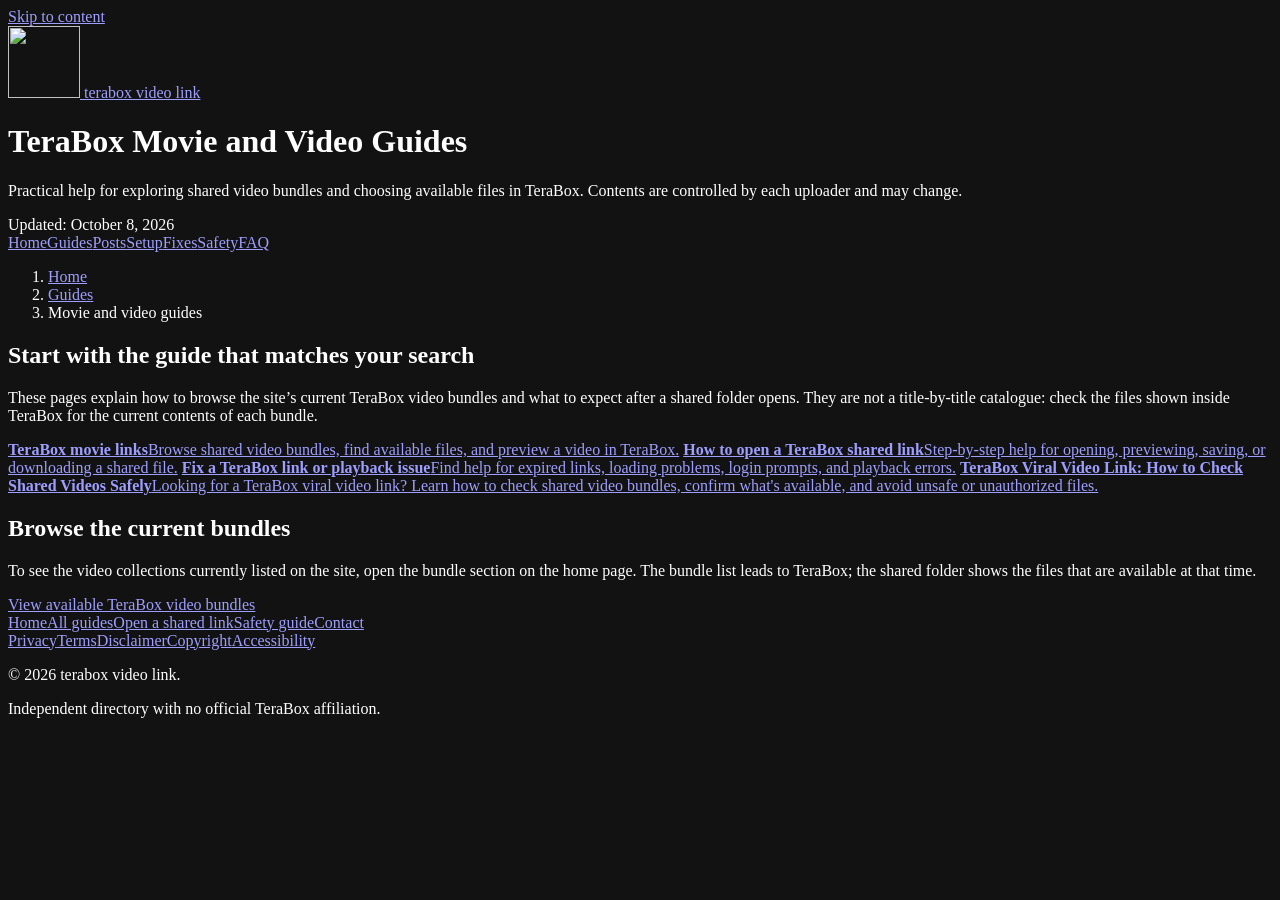
==== posts/index.html @ d40c0041 "Add files via upload" ====
<!doctype html>
<html lang="en">
<head>
    <meta charset="utf-8">
    <meta name="viewport" content="width=device-width, initial-scale=1, viewport-fit=cover">
    <meta name="color-scheme" content="dark">
    <meta name="theme-color" content="#050505">
    <title>TeraBox Movie and Video Guides | TeraBox Video Link</title>
    <meta name="description" content="Browse practical guides for finding and opening shared TeraBox video bundles. Titles and access can vary by collection.">
    <meta name="robots" content="index, follow, max-image-preview:large, max-snippet:-1">
    <meta name="author" content="terabox video link">
    <meta property="og:locale" content="en_US">
    <link rel="alternate" type="application/rss+xml" title="terabox video link" href="/feed.xml">
    <link rel="canonical" href="https://teraboxlinks.pages.dev/posts">
    <link rel="icon" href="/public/images/favicon.png" type="image/png">
    <link rel="apple-touch-icon" href="/public/images/favicon.png">
    <meta property="og:type" content="website">
    <meta property="og:site_name" content="terabox video link">
    <meta property="og:title" content="TeraBox Movie and Video Guides">
    <meta property="og:description" content="Practical guides for finding and opening shared TeraBox video bundles. Titles and access can vary by collection.">
    <meta property="og:url" content="https://teraboxlinks.pages.dev/posts">
    <meta property="og:image" content="https://teraboxlinks.pages.dev/public/images/banner.jpg">
    <meta name="twitter:card" content="summary_large_image">
    <meta name="twitter:title" content="TeraBox Movie and Video Guides">
    <meta name="twitter:description" content="Practical guides for finding and opening shared TeraBox video bundles.">
    <meta name="twitter:image" content="https://teraboxlinks.pages.dev/public/images/banner.jpg">
    <link rel="stylesheet" href="/legal.css">
    <script type="application/ld+json">
{
  "@context": "https://schema.org",
  "@graph": [
    {
      "@type": "WebPage",
      "@id": "https://teraboxlinks.pages.dev/posts#webpage",
      "name": "TeraBox Movie and Video Guides",
      "description": "Practical guides for finding and opening shared TeraBox video bundles. Titles and access can vary by collection.",
      "url": "https://teraboxlinks.pages.dev/posts",
      "inLanguage": "en",
      "datePublished": "2026-10-08",
      "dateModified": "2026-10-08",
      "mainEntityOfPage": "https://teraboxlinks.pages.dev/posts"
    },
    {
      "@type": "BreadcrumbList",
      "itemListElement": [
        { "@type": "ListItem", "position": 1, "name": "Home", "item": "https://teraboxlinks.pages.dev/" },
        { "@type": "ListItem", "position": 2, "name": "Guides", "item": "https://teraboxlinks.pages.dev/guides" },
        { "@type": "ListItem", "position": 3, "name": "Movie and video guides", "item": "https://teraboxlinks.pages.dev/posts" }
      ]
    }
  ]
}
    </script>
</head>
<body>
    <a class="skip-link" href="#main-content">Skip to content</a>
    <main class="legal-shell" id="main-content">
        <header class="legal-header">
            <a class="brand-link" href="/">
                <span class="brand-logo"><img src="/public/images/logo.webp" width="72" height="72" alt=""></span>
                <span class="brand-name">terabox video link</span>
            </a>
            <h1>TeraBox Movie and Video Guides</h1>
            <p class="legal-summary">Practical help for exploring shared video bundles and choosing available files in TeraBox. Contents are controlled by each uploader and may change.</p>
            <span class="updated-date">Updated: October 8, 2026</span>
        </header>
        <nav class="legal-navigation" aria-label="Site pages">
            <a href="/">Home</a><a href="/guides">Guides</a><a href="/posts" aria-current="page">Posts</a><a href="/terabox-guide">Setup</a><a href="/troubleshooting">Fixes</a><a href="/safety-guide">Safety</a><a href="/faq">FAQ</a>
        </nav>
        <nav class="breadcrumb" aria-label="Breadcrumb"><ol><li><a href="/">Home</a></li><li><a href="/guides">Guides</a></li><li><span aria-current="page">Movie and video guides</span></li></ol></nav>
        <div class="legal-content">
            <section class="legal-card">
                <h2>Start with the guide that matches your search</h2>
                <p>These pages explain how to browse the site’s current TeraBox video bundles and what to expect after a shared folder opens. They are not a title-by-title catalogue: check the files shown inside TeraBox for the current contents of each bundle.</p>
                <div class="guide-grid">
                    <a class="guide-card" href="/posts/terabox-movie"><strong>TeraBox movie links</strong><span>Browse shared video bundles, find available files, and preview a video in TeraBox.</span></a>
                    <a class="guide-card" href="/terabox-guide"><strong>How to open a TeraBox shared link</strong><span>Step-by-step help for opening, previewing, saving, or downloading a shared file.</span></a>
                    <a class="guide-card" href="/troubleshooting"><strong>Fix a TeraBox link or playback issue</strong><span>Find help for expired links, loading problems, login prompts, and playback errors.</span></a>
                
                    <a class="guide-card" href="/posts/terabox-viral-video-link"><strong>TeraBox Viral Video Link: How to Check Shared Videos Safely</strong><span>Looking for a TeraBox viral video link? Learn how to check shared video bundles, confirm what&#x27;s available, and avoid unsafe or unauthorized files.</span></a></div>
            </section>
            <section class="legal-card">
                <h2>Browse the current bundles</h2>
                <p>To see the video collections currently listed on the site, open the bundle section on the home page. The bundle list leads to TeraBox; the shared folder shows the files that are available at that time.</p>
                <a class="home-button" href="https://teraboxlinks.pages.dev/#bundles">View available TeraBox video bundles</a>
            </section>
        </div>
        <footer class="legal-footer">
            <nav class="footer-links" aria-label="Explore guides"><a href="/">Home</a><a href="/guides">All guides</a><a href="/terabox-guide">Open a shared link</a><a href="/safety-guide">Safety guide</a><a href="/contact">Contact</a></nav>
            <nav class="footer-links" aria-label="Legal pages"><a href="/privacy-policy">Privacy</a><a href="/terms">Terms</a><a href="/disclaimer">Disclaimer</a><a href="/copyright-policy">Copyright</a><a href="/accessibility">Accessibility</a></nav>
            <p>&copy; 2026 terabox video link.</p>
            <p>Independent directory with no official TeraBox affiliation.</p>
        </footer>
    </main>
</body>
</html>
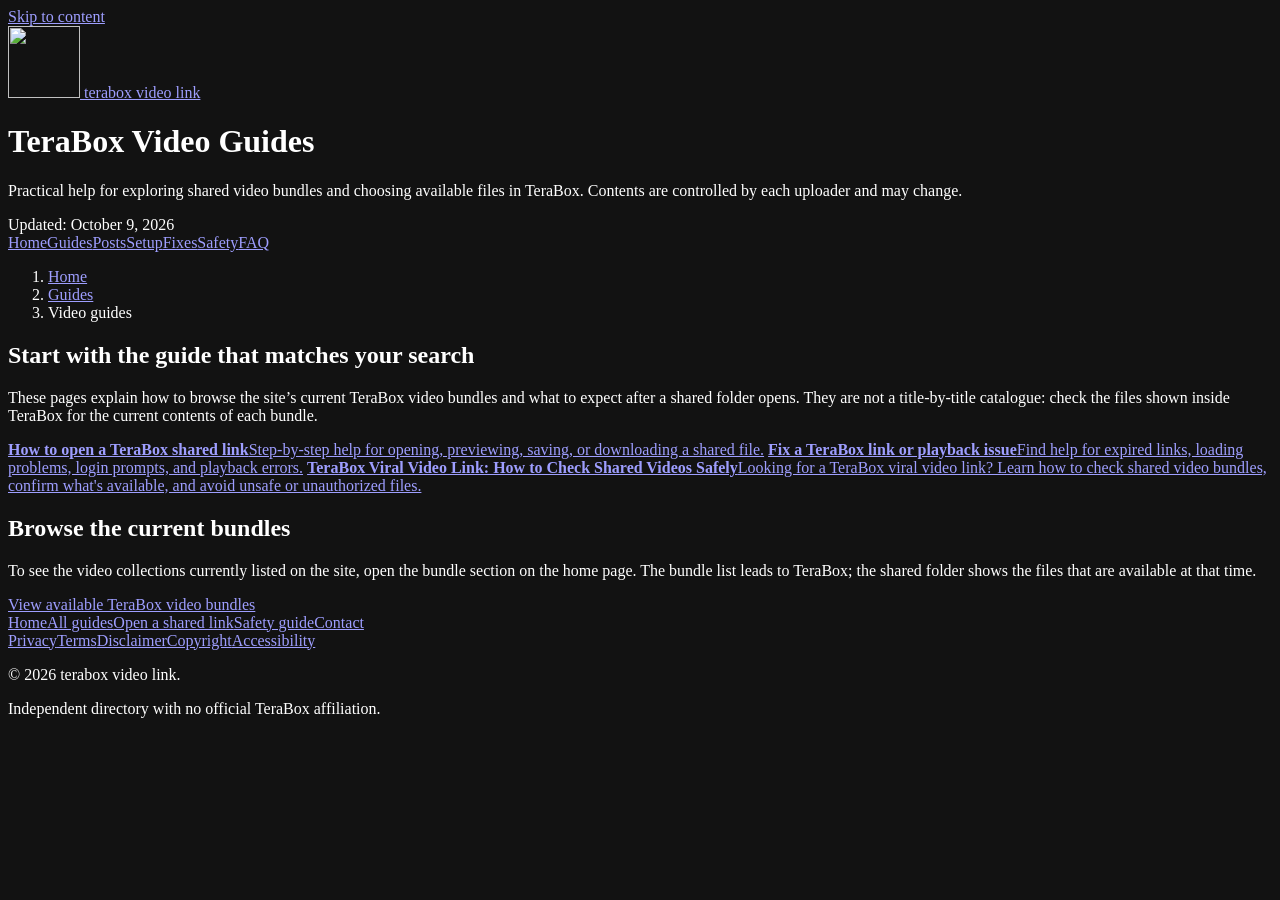
==== commit ea11478f: "Add files via upload" ====
--- a/posts/index.html
+++ b/posts/index.html
@@ -5,7 +5,7 @@
     <meta name="viewport" content="width=device-width, initial-scale=1, viewport-fit=cover">
     <meta name="color-scheme" content="dark">
     <meta name="theme-color" content="#050505">
-    <title>TeraBox Movie and Video Guides | TeraBox Video Link</title>
+    <title>TeraBox Video Guides | TeraBox Video Link</title>
     <meta name="description" content="Browse practical guides for finding and opening shared TeraBox video bundles. Titles and access can vary by collection.">
     <meta name="robots" content="index, follow, max-image-preview:large, max-snippet:-1">
     <meta name="author" content="terabox video link">
@@ -16,12 +16,12 @@
     <link rel="apple-touch-icon" href="/public/images/favicon.png">
     <meta property="og:type" content="website">
     <meta property="og:site_name" content="terabox video link">
-    <meta property="og:title" content="TeraBox Movie and Video Guides">
+    <meta property="og:title" content="TeraBox Video Guides">
     <meta property="og:description" content="Practical guides for finding and opening shared TeraBox video bundles. Titles and access can vary by collection.">
     <meta property="og:url" content="https://teraboxlinks.pages.dev/posts">
     <meta property="og:image" content="https://teraboxlinks.pages.dev/public/images/banner.jpg">
     <meta name="twitter:card" content="summary_large_image">
-    <meta name="twitter:title" content="TeraBox Movie and Video Guides">
+    <meta name="twitter:title" content="TeraBox Video Guides">
     <meta name="twitter:description" content="Practical guides for finding and opening shared TeraBox video bundles.">
     <meta name="twitter:image" content="https://teraboxlinks.pages.dev/public/images/banner.jpg">
     <link rel="stylesheet" href="/legal.css">
@@ -32,12 +32,12 @@
     {
       "@type": "WebPage",
       "@id": "https://teraboxlinks.pages.dev/posts#webpage",
-      "name": "TeraBox Movie and Video Guides",
+      "name": "TeraBox Video Guides",
       "description": "Practical guides for finding and opening shared TeraBox video bundles. Titles and access can vary by collection.",
       "url": "https://teraboxlinks.pages.dev/posts",
       "inLanguage": "en",
       "datePublished": "2026-10-08",
-      "dateModified": "2026-10-08",
+      "dateModified": "2026-10-09",
       "mainEntityOfPage": "https://teraboxlinks.pages.dev/posts"
     },
     {
@@ -45,7 +45,7 @@
       "itemListElement": [
         { "@type": "ListItem", "position": 1, "name": "Home", "item": "https://teraboxlinks.pages.dev/" },
         { "@type": "ListItem", "position": 2, "name": "Guides", "item": "https://teraboxlinks.pages.dev/guides" },
-        { "@type": "ListItem", "position": 3, "name": "Movie and video guides", "item": "https://teraboxlinks.pages.dev/posts" }
+        { "@type": "ListItem", "position": 3, "name": "Video guides", "item": "https://teraboxlinks.pages.dev/posts" }
       ]
     }
   ]
@@ -60,24 +60,24 @@
                 <span class="brand-logo"><img src="/public/images/logo.webp" width="72" height="72" alt=""></span>
                 <span class="brand-name">terabox video link</span>
             </a>
-            <h1>TeraBox Movie and Video Guides</h1>
+            <h1>TeraBox Video Guides</h1>
             <p class="legal-summary">Practical help for exploring shared video bundles and choosing available files in TeraBox. Contents are controlled by each uploader and may change.</p>
-            <span class="updated-date">Updated: October 8, 2026</span>
+            <span class="updated-date">Updated: October 9, 2026</span>
         </header>
         <nav class="legal-navigation" aria-label="Site pages">
             <a href="/">Home</a><a href="/guides">Guides</a><a href="/posts" aria-current="page">Posts</a><a href="/terabox-guide">Setup</a><a href="/troubleshooting">Fixes</a><a href="/safety-guide">Safety</a><a href="/faq">FAQ</a>
         </nav>
-        <nav class="breadcrumb" aria-label="Breadcrumb"><ol><li><a href="/">Home</a></li><li><a href="/guides">Guides</a></li><li><span aria-current="page">Movie and video guides</span></li></ol></nav>
+        <nav class="breadcrumb" aria-label="Breadcrumb"><ol><li><a href="/">Home</a></li><li><a href="/guides">Guides</a></li><li><span aria-current="page">Video guides</span></li></ol></nav>
         <div class="legal-content">
             <section class="legal-card">
                 <h2>Start with the guide that matches your search</h2>
                 <p>These pages explain how to browse the site’s current TeraBox video bundles and what to expect after a shared folder opens. They are not a title-by-title catalogue: check the files shown inside TeraBox for the current contents of each bundle.</p>
                 <div class="guide-grid">
-                    <a class="guide-card" href="/posts/terabox-movie"><strong>TeraBox movie links</strong><span>Browse shared video bundles, find available files, and preview a video in TeraBox.</span></a>
                     <a class="guide-card" href="/terabox-guide"><strong>How to open a TeraBox shared link</strong><span>Step-by-step help for opening, previewing, saving, or downloading a shared file.</span></a>
                     <a class="guide-card" href="/troubleshooting"><strong>Fix a TeraBox link or playback issue</strong><span>Find help for expired links, loading problems, login prompts, and playback errors.</span></a>
                 
-                    <a class="guide-card" href="/posts/terabox-viral-video-link"><strong>TeraBox Viral Video Link: How to Check Shared Videos Safely</strong><span>Looking for a TeraBox viral video link? Learn how to check shared video bundles, confirm what&#x27;s available, and avoid unsafe or unauthorized files.</span></a></div>
+                    <a class="guide-card" href="/posts/terabox-viral-video-link"><strong>TeraBox Viral Video Link: How to Check Shared Videos Safely</strong><span>Looking for a TeraBox viral video link? Learn how to check shared video bundles, confirm what&#x27;s available, and avoid unsafe or unauthorized files.</span></a>
+                </div>
             </section>
             <section class="legal-card">
                 <h2>Browse the current bundles</h2>
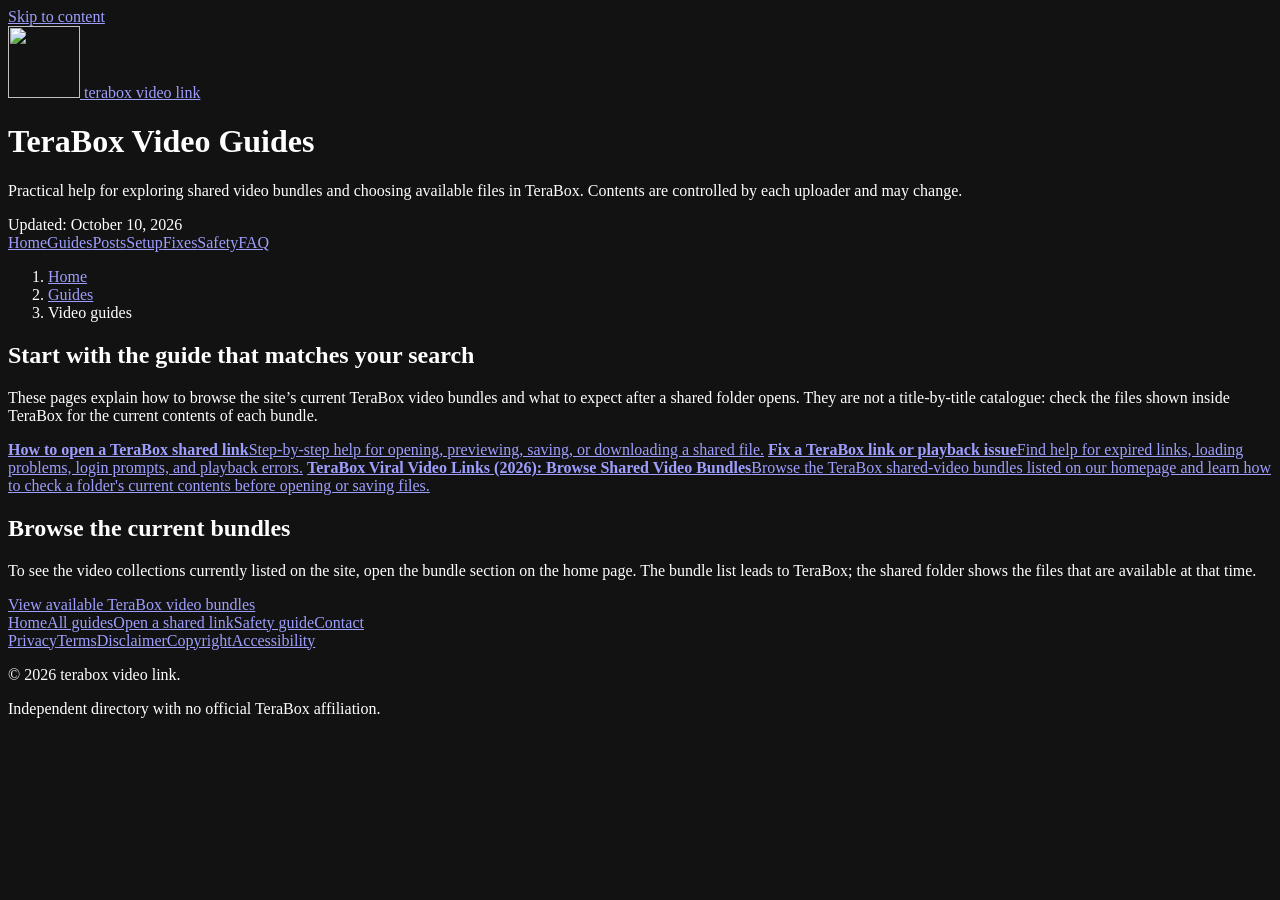
==== commit 555808b5: "Add files via upload" ====
--- a/posts/index.html
+++ b/posts/index.html
@@ -20,6 +20,7 @@
     <meta property="og:description" content="Practical guides for finding and opening shared TeraBox video bundles. Titles and access can vary by collection.">
     <meta property="og:url" content="https://teraboxlinks.pages.dev/posts">
     <meta property="og:image" content="https://teraboxlinks.pages.dev/public/images/banner.jpg">
+    <meta property="og:image:alt" content="TeraBox shared-video bundle directory banner">
     <meta name="twitter:card" content="summary_large_image">
     <meta name="twitter:title" content="TeraBox Video Guides">
     <meta name="twitter:description" content="Practical guides for finding and opening shared TeraBox video bundles.">
@@ -37,7 +38,7 @@
       "url": "https://teraboxlinks.pages.dev/posts",
       "inLanguage": "en",
       "datePublished": "2026-10-08",
-      "dateModified": "2026-10-09",
+      "dateModified": "2026-10-10",
       "mainEntityOfPage": "https://teraboxlinks.pages.dev/posts"
     },
     {
@@ -62,7 +63,7 @@
             </a>
             <h1>TeraBox Video Guides</h1>
             <p class="legal-summary">Practical help for exploring shared video bundles and choosing available files in TeraBox. Contents are controlled by each uploader and may change.</p>
-            <span class="updated-date">Updated: October 9, 2026</span>
+            <span class="updated-date">Updated: October 10, 2026</span>
         </header>
         <nav class="legal-navigation" aria-label="Site pages">
             <a href="/">Home</a><a href="/guides">Guides</a><a href="/posts" aria-current="page">Posts</a><a href="/terabox-guide">Setup</a><a href="/troubleshooting">Fixes</a><a href="/safety-guide">Safety</a><a href="/faq">FAQ</a>
@@ -75,8 +76,7 @@
                 <div class="guide-grid">
                     <a class="guide-card" href="/terabox-guide"><strong>How to open a TeraBox shared link</strong><span>Step-by-step help for opening, previewing, saving, or downloading a shared file.</span></a>
                     <a class="guide-card" href="/troubleshooting"><strong>Fix a TeraBox link or playback issue</strong><span>Find help for expired links, loading problems, login prompts, and playback errors.</span></a>
-                
-                    <a class="guide-card" href="/posts/terabox-viral-video-link"><strong>TeraBox Viral Video Link: How to Check Shared Videos Safely</strong><span>Looking for a TeraBox viral video link? Learn how to check shared video bundles, confirm what&#x27;s available, and avoid unsafe or unauthorized files.</span></a>
+                    <a class="guide-card" href="/posts/terabox-viral-video-link"><strong>TeraBox Viral Video Links (2026): Browse Shared Video Bundles</strong><span>Browse the TeraBox shared-video bundles listed on our homepage and learn how to check a folder&#x27;s current contents before opening or saving files.</span></a>
                 </div>
             </section>
             <section class="legal-card">
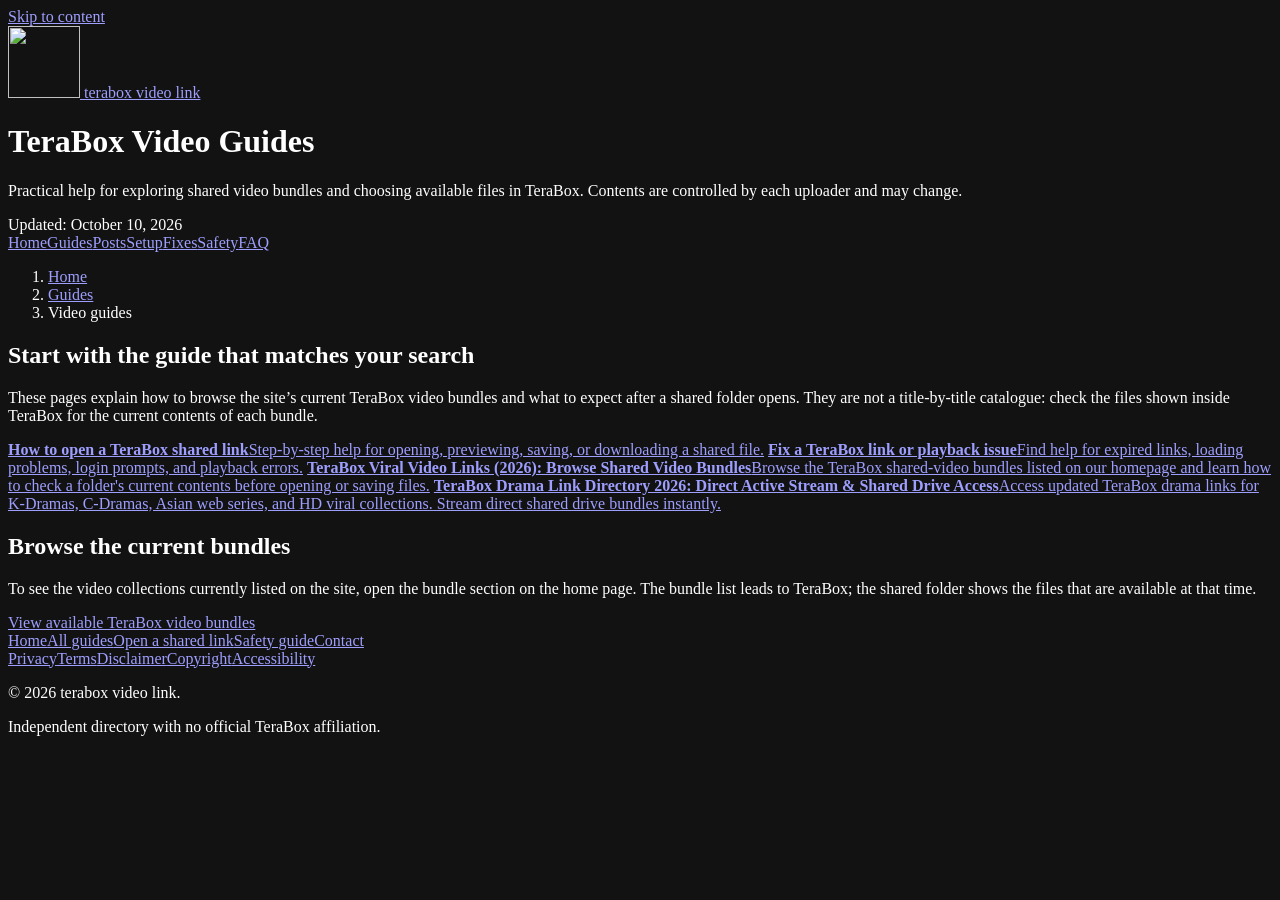
==== commit c8793f6a: "chore(posts): publish Markdown source updates" ====
--- a/posts/index.html
+++ b/posts/index.html
@@ -77,6 +77,7 @@
                     <a class="guide-card" href="/terabox-guide"><strong>How to open a TeraBox shared link</strong><span>Step-by-step help for opening, previewing, saving, or downloading a shared file.</span></a>
                     <a class="guide-card" href="/troubleshooting"><strong>Fix a TeraBox link or playback issue</strong><span>Find help for expired links, loading problems, login prompts, and playback errors.</span></a>
                     <a class="guide-card" href="/posts/terabox-viral-video-link"><strong>TeraBox Viral Video Links (2026): Browse Shared Video Bundles</strong><span>Browse the TeraBox shared-video bundles listed on our homepage and learn how to check a folder&#x27;s current contents before opening or saving files.</span></a>
+                    <a class="guide-card" href="/posts/terabox-drama-link-directory-2026"><strong>TeraBox Drama Link Directory 2026: Direct Active Stream &amp; Shared Drive Access</strong><span>Access updated TeraBox drama links for K-Dramas, C-Dramas, Asian web series, and HD viral collections. Stream direct shared drive bundles instantly.</span></a>
                 </div>
             </section>
             <section class="legal-card">
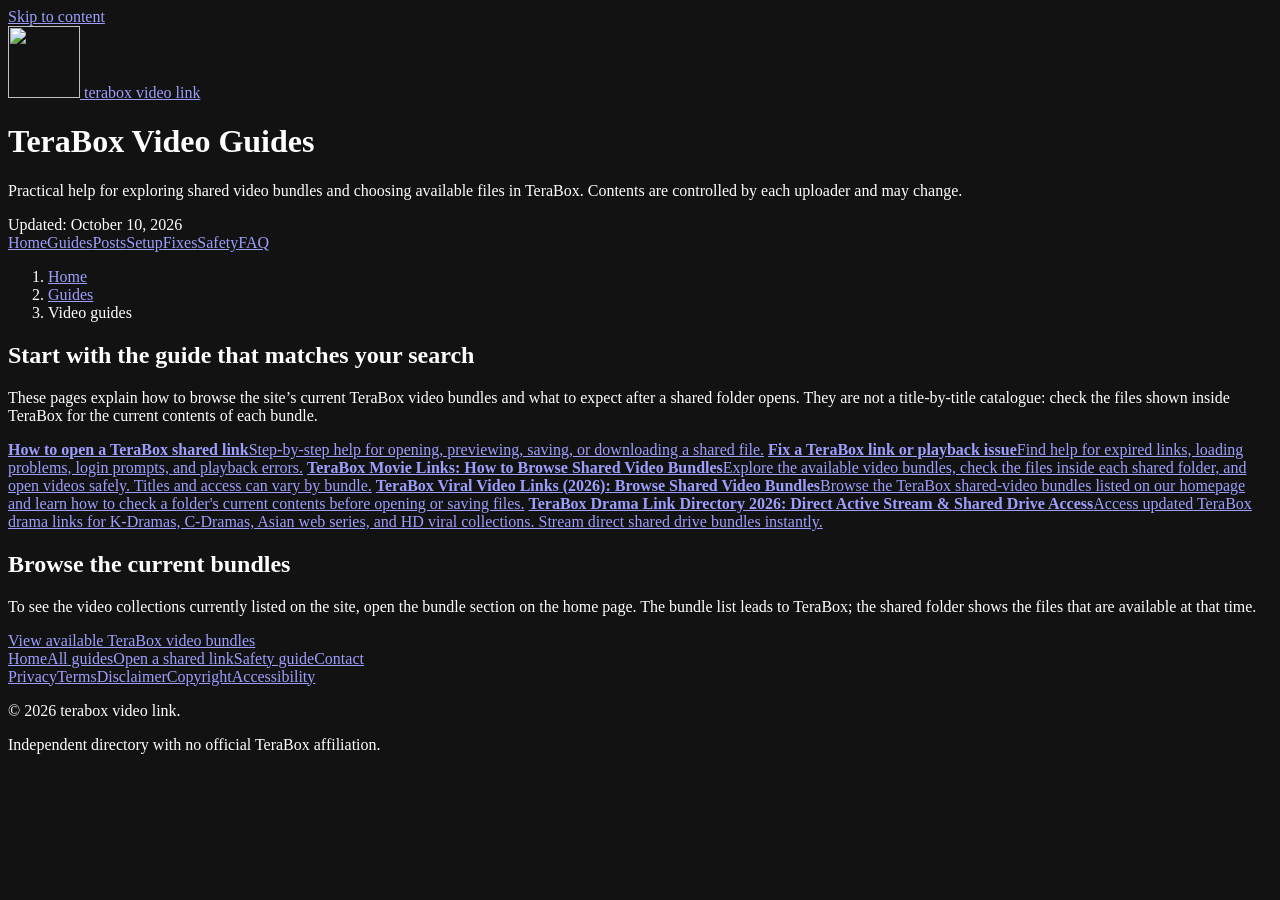
==== commit 3557c6b2: "Add files via upload" ====
--- a/posts/index.html
+++ b/posts/index.html
@@ -76,6 +76,7 @@
                 <div class="guide-grid">
                     <a class="guide-card" href="/terabox-guide"><strong>How to open a TeraBox shared link</strong><span>Step-by-step help for opening, previewing, saving, or downloading a shared file.</span></a>
                     <a class="guide-card" href="/troubleshooting"><strong>Fix a TeraBox link or playback issue</strong><span>Find help for expired links, loading problems, login prompts, and playback errors.</span></a>
+                    <a class="guide-card" href="/posts/terabox-movie"><strong>TeraBox Movie Links: How to Browse Shared Video Bundles</strong><span>Explore the available video bundles, check the files inside each shared folder, and open videos safely. Titles and access can vary by bundle.</span></a>
                     <a class="guide-card" href="/posts/terabox-viral-video-link"><strong>TeraBox Viral Video Links (2026): Browse Shared Video Bundles</strong><span>Browse the TeraBox shared-video bundles listed on our homepage and learn how to check a folder&#x27;s current contents before opening or saving files.</span></a>
                     <a class="guide-card" href="/posts/terabox-drama-link-directory-2026"><strong>TeraBox Drama Link Directory 2026: Direct Active Stream &amp; Shared Drive Access</strong><span>Access updated TeraBox drama links for K-Dramas, C-Dramas, Asian web series, and HD viral collections. Stream direct shared drive bundles instantly.</span></a>
                 </div>
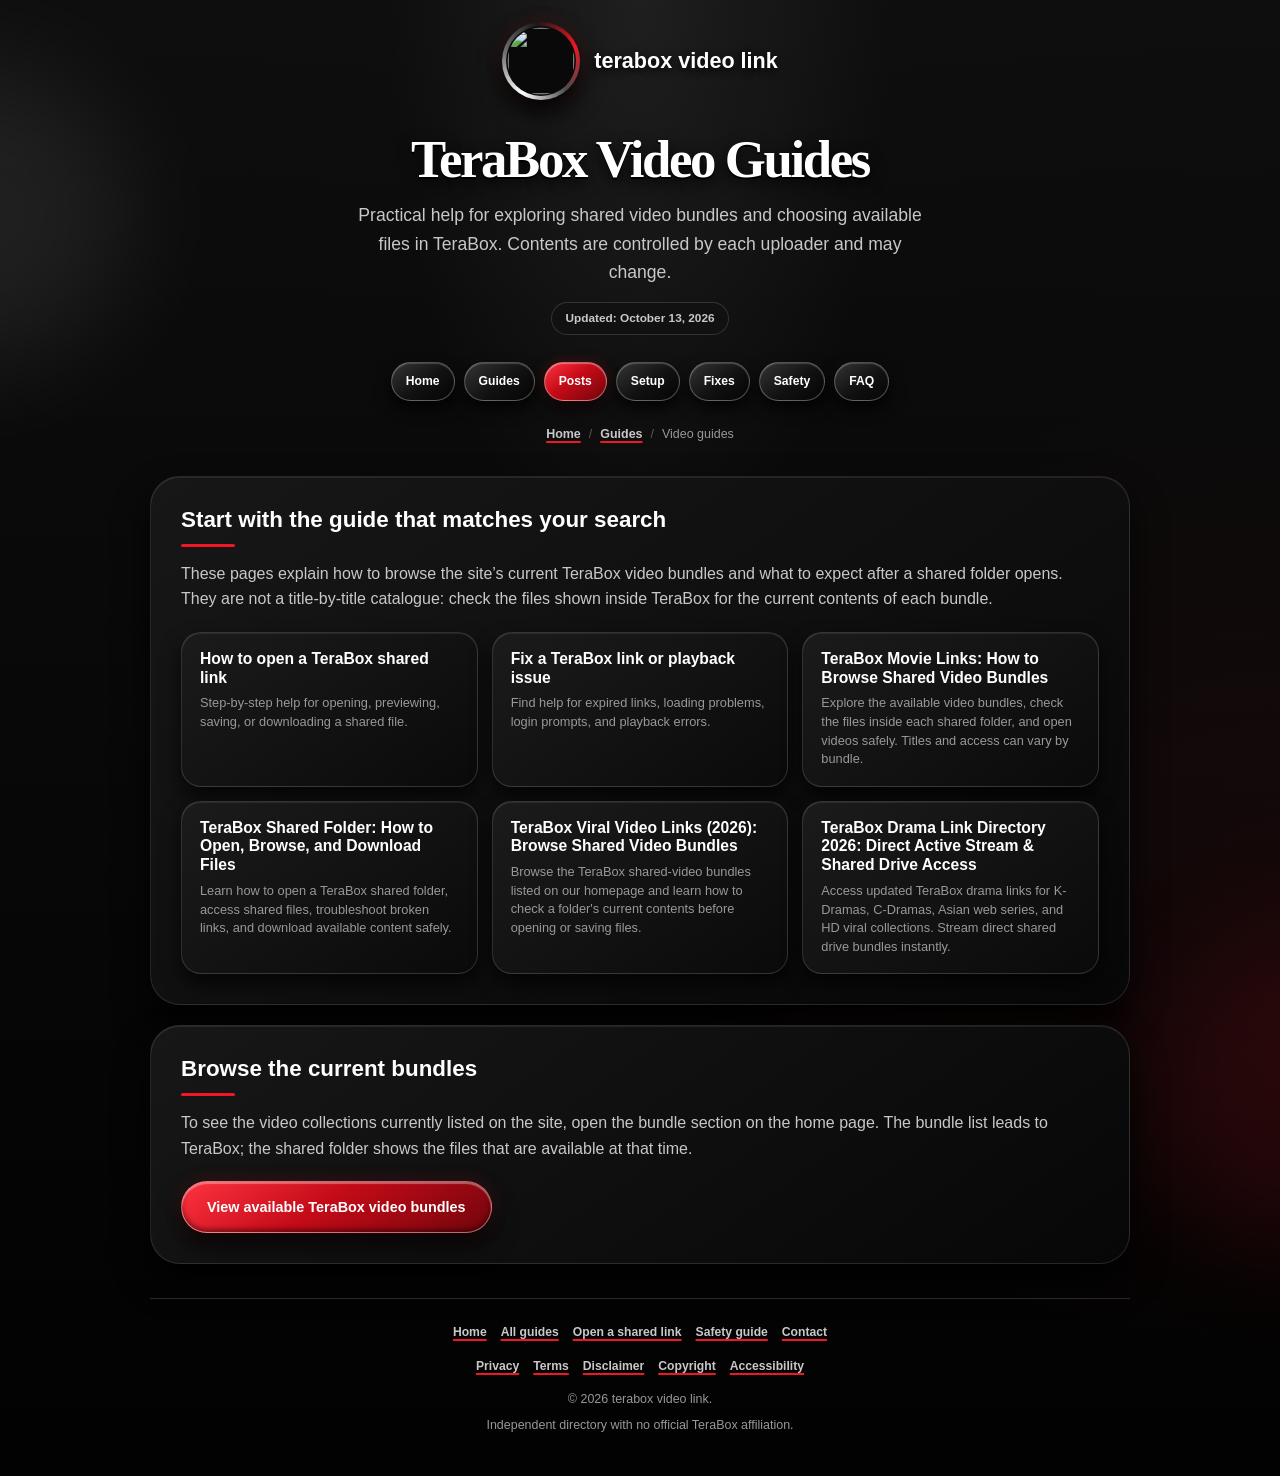
==== commit 2bf93891: "chore(posts): publish Markdown source updates" ====
--- a/posts/index.html
+++ b/posts/index.html
@@ -38,7 +38,7 @@
       "url": "https://teraboxlinks.pages.dev/posts",
       "inLanguage": "en",
       "datePublished": "2026-10-08",
-      "dateModified": "2026-10-10",
+      "dateModified": "2026-10-13",
       "mainEntityOfPage": "https://teraboxlinks.pages.dev/posts"
     },
     {
@@ -63,7 +63,7 @@
             </a>
             <h1>TeraBox Video Guides</h1>
             <p class="legal-summary">Practical help for exploring shared video bundles and choosing available files in TeraBox. Contents are controlled by each uploader and may change.</p>
-            <span class="updated-date">Updated: October 10, 2026</span>
+            <span class="updated-date">Updated: October 13, 2026</span>
         </header>
         <nav class="legal-navigation" aria-label="Site pages">
             <a href="/">Home</a><a href="/guides">Guides</a><a href="/posts" aria-current="page">Posts</a><a href="/terabox-guide">Setup</a><a href="/troubleshooting">Fixes</a><a href="/safety-guide">Safety</a><a href="/faq">FAQ</a>
@@ -77,6 +77,7 @@
                     <a class="guide-card" href="/terabox-guide"><strong>How to open a TeraBox shared link</strong><span>Step-by-step help for opening, previewing, saving, or downloading a shared file.</span></a>
                     <a class="guide-card" href="/troubleshooting"><strong>Fix a TeraBox link or playback issue</strong><span>Find help for expired links, loading problems, login prompts, and playback errors.</span></a>
                     <a class="guide-card" href="/posts/terabox-movie"><strong>TeraBox Movie Links: How to Browse Shared Video Bundles</strong><span>Explore the available video bundles, check the files inside each shared folder, and open videos safely. Titles and access can vary by bundle.</span></a>
+                    <a class="guide-card" href="/posts/terabox-shared-folder-guide"><strong>TeraBox Shared Folder: How to Open, Browse, and Download Files</strong><span>Learn how to open a TeraBox shared folder, access shared files, troubleshoot broken links, and download available content safely.</span></a>
                     <a class="guide-card" href="/posts/terabox-viral-video-link"><strong>TeraBox Viral Video Links (2026): Browse Shared Video Bundles</strong><span>Browse the TeraBox shared-video bundles listed on our homepage and learn how to check a folder&#x27;s current contents before opening or saving files.</span></a>
                     <a class="guide-card" href="/posts/terabox-drama-link-directory-2026"><strong>TeraBox Drama Link Directory 2026: Direct Active Stream &amp; Shared Drive Access</strong><span>Access updated TeraBox drama links for K-Dramas, C-Dramas, Asian web series, and HD viral collections. Stream direct shared drive bundles instantly.</span></a>
                 </div>
--- a/legal.css
+++ b/legal.css
@@ -0,0 +1,747 @@
+:root {
+    color-scheme: dark;
+    --page-black: #020202;
+    --panel-black: #0e0e0e;
+    --white: #ffffff;
+    --text-soft: #c8c8c8;
+    --text-muted: #989898;
+    --red: #f01624;
+    --red-bright: #ff3341;
+    --red-dark: #8d0711;
+    --legal-max: 980px;
+    --silver-shadow:
+        0 14px 24px rgba(0, 0, 0, 0.75),
+        0 4px 7px rgba(0, 0, 0, 0.8),
+        inset 0 2px 1px rgba(255, 255, 255, 0.72),
+        inset 0 -4px 7px rgba(0, 0, 0, 0.48);
+    --panel-shadow:
+        0 18px 34px rgba(0, 0, 0, 0.8),
+        inset 0 1px 0 rgba(255, 255, 255, 0.08);
+}
+*,
+*::before,
+*::after {
+    box-sizing: border-box;
+}
+html {
+    min-width: 280px;
+    color-scheme: dark;
+    background: var(--page-black);
+    scroll-behavior: smooth;
+    scroll-padding-top: 24px;
+}
+body {
+    min-height: 100vh;
+    margin: 0;
+    color: var(--white);
+    background:
+        radial-gradient(
+            circle at 50% -10%,
+            rgba(255, 255, 255, 0.08),
+            transparent 32%
+        ),
+        radial-gradient(
+            circle at 100% 30%,
+            rgba(240, 22, 36, 0.07),
+            transparent 26%
+        ),
+        linear-gradient(
+            180deg,
+            #090909 0%,
+            #020202 50%,
+            #000000 100%
+        );
+    font-family:
+        Arial,
+        Helvetica,
+        "Segoe UI",
+        sans-serif;
+    line-height: 1.6;
+    overflow-wrap: break-word;
+    text-rendering: optimizeLegibility;
+    -webkit-font-smoothing: antialiased;
+}
+img {
+    display: block;
+    max-width: 100%;
+}
+a {
+    color: var(--white);
+    font-weight: 700;
+    text-decoration-color: var(--red);
+    text-decoration-thickness: 2px;
+    text-underline-offset: 3px;
+    -webkit-tap-highlight-color: transparent;
+}
+a:hover {
+    color: var(--red-bright);
+}
+:focus-visible {
+    outline: 3px solid var(--red-bright);
+    outline-offset: 4px;
+}
+::selection {
+    color: var(--white);
+    background: var(--red-dark);
+}
+.skip-link {
+    position: fixed;
+    top: 10px;
+    left: 10px;
+    z-index: 9999;
+    padding: 10px 16px;
+    color: var(--white);
+    background: var(--red-dark);
+    border: 1px solid var(--red);
+    border-radius: 999px;
+    font-size: 0.84rem;
+    font-weight: 900;
+    text-decoration: none;
+    transform: translateY(-180%);
+    transition: transform 160ms ease;
+}
+.skip-link:focus {
+    transform: translateY(0);
+    color: var(--white);
+}
+.legal-shell {
+    position: relative;
+    width: 100%;
+    min-height: 100vh;
+    min-height: 100dvh;
+    margin: 0;
+    padding-top: max(22px, env(safe-area-inset-top));
+    padding-bottom: max(40px, env(safe-area-inset-bottom));
+    padding-inline: max(
+        clamp(16px, 5vw, 42px),
+        calc((100% - var(--legal-max)) / 2),
+        env(safe-area-inset-left)
+    );
+    overflow: hidden;
+    background:
+        radial-gradient(
+            ellipse at 50% 0%,
+            rgba(255, 255, 255, 0.07),
+            transparent 28%
+        ),
+        radial-gradient(
+            ellipse at 100% 60%,
+            rgba(240, 22, 36, 0.06),
+            transparent 40%
+        ),
+        linear-gradient(
+            180deg,
+            rgba(14, 14, 14, 0.98),
+            rgba(2, 2, 2, 0.99)
+        );
+}
+.legal-shell::before,
+.legal-shell::after {
+    position: absolute;
+    z-index: 0;
+    width: 310px;
+    height: 310px;
+    border-radius: 50%;
+    filter: blur(55px);
+    pointer-events: none;
+    content: "";
+}
+.legal-shell::before {
+    top: 60px;
+    left: -180px;
+    background: rgba(255, 255, 255, 0.08);
+}
+.legal-shell::after {
+    right: -180px;
+    bottom: 230px;
+    background: rgba(240, 22, 36, 0.11);
+}
+.legal-shell > * {
+    position: relative;
+    z-index: 1;
+}
+.legal-header {
+    text-align: center;
+}
+.brand-link {
+    display: inline-flex;
+    align-items: center;
+    gap: 14px;
+    color: var(--white);
+    text-decoration: none;
+}
+.brand-logo {
+    display: block;
+    width: 78px;
+    height: 78px;
+    padding: 4px;
+    overflow: hidden;
+    background:
+        linear-gradient(#090909, #090909) padding-box,
+        conic-gradient(
+            from 210deg,
+            #ffffff,
+            #737373,
+            #181818,
+            #f01624,
+            #4b4b4b,
+            #ffffff
+        ) border-box;
+    border: 4px solid transparent;
+    border-radius: 50%;
+    box-shadow:
+        0 12px 24px rgba(0, 0, 0, 0.9),
+        0 0 18px rgba(240, 22, 36, 0.16);
+}
+.brand-logo img {
+    width: 100%;
+    height: 100%;
+    border-radius: 50%;
+    object-fit: cover;
+    transform: scale(1.08);
+}
+.brand-name {
+    color: var(--white);
+    font-size: clamp(1.05rem, 4vw, 1.35rem);
+    font-weight: 900;
+    text-shadow: 0 3px 8px rgba(0, 0, 0, 0.9);
+}
+.legal-header h1 {
+    margin: clamp(22px, 5vw, 32px) 0 0;
+    color: var(--white);
+    font-family:
+        Georgia,
+        "Times New Roman",
+        serif;
+    font-size: clamp(2rem, 7vw, 3.3rem);
+    font-weight: 700;
+    letter-spacing: -0.045em;
+    line-height: 1.05;
+    text-shadow:
+        0 2px 0 #000000,
+        0 5px 15px rgba(0, 0, 0, 0.95);
+}
+.legal-summary {
+    max-width: 580px;
+    margin: 14px auto 0;
+    color: var(--text-soft);
+    font-size: clamp(0.95rem, 3.4vw, 1.1rem);
+}
+.updated-date {
+    display: inline-block;
+    margin-top: 16px;
+    padding: 6px 13px;
+    color: var(--text-soft);
+    background: #111111;
+    border: 1px solid rgba(255, 255, 255, 0.14);
+    border-radius: 999px;
+    font-size: 0.74rem;
+    font-weight: 800;
+}
+.reading-time {
+    display: inline-block;
+    margin: 16px 0 0 8px;
+    color: var(--text-soft);
+    font-size: 0.78rem;
+}
+.legal-navigation {
+    display: flex;
+    flex-wrap: wrap;
+    gap: 9px;
+    justify-content: center;
+    margin-top: 27px;
+}
+.legal-navigation a {
+    display: inline-flex;
+    min-height: 39px;
+    align-items: center;
+    justify-content: center;
+    padding: 7px 14px;
+    color: var(--white);
+    background:
+        linear-gradient(
+            145deg,
+            #343434,
+            #111111 55%,
+            #050505
+        );
+    border: 1px solid rgba(255, 255, 255, 0.28);
+    border-radius: 999px;
+    box-shadow:
+        0 8px 16px rgba(0, 0, 0, 0.8),
+        inset 0 1px 1px rgba(255, 255, 255, 0.18);
+    font-size: 0.76rem;
+    font-weight: 800;
+    text-decoration: none;
+    transition: filter 160ms ease, transform 160ms ease;
+}
+.legal-navigation a:hover {
+    color: var(--white);
+    filter: brightness(1.2);
+    transform: translateY(-2px);
+}
+.legal-navigation a[aria-current="page"] {
+    background:
+        linear-gradient(
+            145deg,
+            #ff3341 0%,
+            #c50b18 45%,
+            #72050c 100%
+        );
+    border-color: rgba(255, 255, 255, 0.38);
+    box-shadow:
+        0 8px 16px rgba(0, 0, 0, 0.75),
+        0 0 14px rgba(240, 22, 36, 0.25),
+        inset 0 1px 1px rgba(255, 255, 255, 0.35);
+}
+.legal-content {
+    margin-top: 31px;
+}
+.legal-card {
+    margin-top: 20px;
+    padding: clamp(20px, 5vw, 30px);
+    color: var(--text-soft);
+    background:
+        linear-gradient(
+            145deg,
+            #171717,
+            #070707
+        );
+    border: 1px solid rgba(255, 255, 255, 0.11);
+    border-radius: clamp(21px, 5vw, 30px);
+    box-shadow: var(--panel-shadow);
+}
+.legal-card:first-child {
+    margin-top: 0;
+}
+.legal-card h2 {
+    margin: 0;
+    color: var(--white);
+    font-size: clamp(1.05rem, 4vw, 1.4rem);
+    line-height: 1.2;
+}
+.legal-card h2::after {
+    display: block;
+    width: 54px;
+    height: 3px;
+    margin-top: 10px;
+    background: var(--red);
+    border-radius: 999px;
+    content: "";
+}
+.legal-card h3 {
+    margin: 20px 0 0;
+    color: var(--white);
+    font-size: 1rem;
+}
+.legal-card p,
+.legal-card ul,
+.legal-card ol {
+    margin-top: 14px;
+    margin-bottom: 0;
+    color: var(--text-soft);
+}
+.legal-card ul,
+.legal-card ol {
+    padding-left: 1.35rem;
+}
+.legal-card li + li {
+    margin-top: 8px;
+}
+.legal-card li::marker {
+    color: var(--red-bright);
+    font-weight: 900;
+}
+.notice {
+    margin-top: 25px;
+    padding: 15px 17px;
+    color: #ffd5d8;
+    background: #240608;
+    border: 1px solid #651019;
+    border-radius: 15px;
+    font-size: 0.88rem;
+}
+.contact-button,
+.home-button {
+    display: inline-flex;
+    min-height: 52px;
+    align-items: center;
+    justify-content: center;
+    margin-top: 20px;
+    padding: 12px 25px;
+    color: var(--white);
+    background:
+        linear-gradient(
+            145deg,
+            #ff3341 0%,
+            #c50b18 45%,
+            #72050c 100%
+        );
+    border: 1px solid rgba(255, 255, 255, 0.38);
+    border-radius: 999px;
+    box-shadow:
+        0 13px 25px rgba(0, 0, 0, 0.75),
+        0 0 18px rgba(240, 22, 36, 0.2),
+        inset 0 2px 1px rgba(255, 255, 255, 0.35),
+        inset 0 -3px 5px rgba(0, 0, 0, 0.43);
+    font-size: 0.9rem;
+    font-weight: 900;
+    text-decoration: none;
+    transition: filter 160ms ease, transform 160ms ease;
+}
+.contact-button:hover,
+.home-button:hover {
+    color: var(--white);
+    filter: brightness(1.12);
+    transform: translateY(-2px);
+}
+.contact-button:active,
+.home-button:active {
+    transform: translateY(2px);
+}
+.legal-footer {
+    margin-top: 34px;
+    padding-top: 24px;
+    color: var(--text-muted);
+    border-top: 1px solid #292929;
+    text-align: center;
+}
+.legal-footer p {
+    margin: 0;
+    font-size: 0.78rem;
+}
+.legal-footer p + p {
+    margin-top: 6px;
+}
+@media (max-width: 520px) {
+    .brand-link {
+        flex-direction: column;
+        gap: 10px;
+    }
+    .brand-logo {
+        width: 86px;
+        height: 86px;
+    }
+}
+@media (hover: none) {
+    .legal-navigation a:hover,
+    .contact-button:hover,
+    .home-button:hover {
+        filter: none;
+        transform: none;
+    }
+}
+@media (prefers-reduced-motion: reduce) {
+    html {
+        scroll-behavior: auto;
+    }
+    *,
+    *::before,
+    *::after {
+        transition-duration: 0.01ms !important;
+    }
+}
+@media print {
+    body,
+    .legal-shell {
+        color: #000000;
+        background: #ffffff;
+        box-shadow: none;
+    }
+    .legal-card {
+        color: #000000;
+        background: #ffffff;
+        border: 1px solid #777777;
+        box-shadow: none;
+    }
+    .legal-card h2,
+    .legal-card p,
+    .legal-card ul,
+    .legal-card ol,
+    .legal-header h1,
+    .legal-summary,
+    .brand-name {
+        color: #000000;
+        text-shadow: none;
+    }
+    .legal-navigation,
+    .contact-button,
+    .home-button {
+        display: none;
+    }
+}
+.guide-grid {
+    display: grid;
+    grid-template-columns: repeat(2, minmax(0, 1fr));
+    gap: 14px;
+    margin-top: 20px;
+}
+.guide-card {
+    display: block;
+    padding: 17px 18px;
+    color: var(--white);
+    background: linear-gradient(145deg, #1b1b1b, #0a0a0a);
+    border: 1px solid rgba(255, 255, 255, 0.14);
+    border-radius: 20px;
+    box-shadow: 0 10px 20px rgba(0, 0, 0, 0.7), inset 0 1px 0 rgba(255, 255, 255, 0.08);
+    text-decoration: none;
+    transition: border-color 160ms ease, transform 160ms ease;
+}
+.guide-card strong {
+    display: block;
+    font-size: 0.98rem;
+    line-height: 1.2;
+}
+.guide-card span {
+    display: block;
+    margin-top: 7px;
+    color: var(--text-muted);
+    font-size: 0.8rem;
+    font-weight: 400;
+    line-height: 1.45;
+}
+.guide-card:hover {
+    color: var(--white);
+    border-color: var(--red);
+    transform: translateY(-2px);
+}
+.information-card .guide-card {
+    margin-top: 0;
+}
+@media (max-width: 560px) {
+    .guide-grid {
+        grid-template-columns: 1fr;
+    }
+}
+@media (hover: none) {
+    .guide-card:hover {
+        transform: none;
+    }
+}
+.breadcrumb {
+    margin-top: 24px;
+    color: var(--text-muted);
+    font-size: 0.78rem;
+    text-align: center;
+}
+.breadcrumb ol {
+    display: flex;
+    flex-wrap: wrap;
+    gap: 4px 8px;
+    justify-content: center;
+    margin: 0;
+    padding: 0;
+    list-style: none;
+}
+.breadcrumb li + li::before {
+    margin-right: 8px;
+    color: #5a5a5a;
+    content: "/";
+}
+.breadcrumb a {
+    color: var(--text-soft);
+}
+.toc-list {
+    columns: 2;
+    column-gap: 28px;
+}
+.toc-list li {
+    break-inside: avoid;
+}
+.toc-list a {
+    font-weight: 600;
+}
+.legal-card code {
+    padding: 2px 6px;
+    color: #ffd5d8;
+    background: #240608;
+    border: 1px solid #651019;
+    border-radius: 6px;
+    font-size: 0.86em;
+}
+.legal-card pre {
+    margin: 16px 0 0;
+    padding: 16px;
+    overflow-x: auto;
+    color: var(--text-soft);
+    background: #080808;
+    border: 1px solid #2c2c2c;
+    border-radius: 14px;
+    font-size: 0.86rem;
+    line-height: 1.55;
+    tab-size: 2;
+}
+.legal-card pre code {
+    display: block;
+    padding: 0;
+    color: inherit;
+    background: transparent;
+    border: 0;
+    border-radius: 0;
+    font-size: inherit;
+    white-space: pre;
+}
+.legal-card blockquote {
+    margin: 18px 0 0;
+    padding: 14px 16px;
+    color: var(--text-soft);
+    background: #101010;
+    border: 1px solid #333333;
+    border-left: 3px solid var(--red);
+    border-radius: 14px;
+    font-size: 0.9rem;
+}
+.legal-card blockquote > :first-child {
+    margin-top: 0;
+}
+.legal-card blockquote > :last-child {
+    margin-bottom: 0;
+}
+.legal-card .quick-answer-box,
+.legal-card .key-takeaways {
+    margin: 18px 0;
+    padding: 14px 16px;
+    color: var(--text-soft);
+    background: #101010;
+    border: 1px solid #333333;
+    border-left: 3px solid var(--red);
+    border-radius: 14px;
+}
+.legal-card .quick-answer-box > :first-child,
+.legal-card .key-takeaways > :first-child {
+    margin-top: 0;
+}
+.legal-card .quick-answer-box > :last-child,
+.legal-card .key-takeaways > :last-child {
+    margin-bottom: 0;
+}
+.legal-card .post-cover {
+    margin: 0 0 20px;
+}
+.legal-card .post-cover img {
+    display: block;
+    width: 100%;
+    height: auto;
+    border-radius: 14px;
+}
+.legal-card .post-cover figcaption {
+    margin-top: 8px;
+    color: var(--text-soft);
+    font-size: 0.8rem;
+}
+.callout {
+    margin-top: 18px;
+    padding: 14px 16px;
+    color: var(--text-soft);
+    background: #101010;
+    border: 1px solid #333333;
+    border-left: 3px solid var(--red);
+    border-radius: 14px;
+    font-size: 0.9rem;
+}
+.callout.warning {
+    color: #ffd5d8;
+    background: #240608;
+    border-color: #651019;
+    border-left-color: var(--red-bright);
+}
+.callout strong {
+    color: var(--white);
+}
+.step-list {
+    padding-left: 0 !important;
+    list-style: none;
+    counter-reset: step;
+}
+.step-list > li {
+    position: relative;
+    min-height: 34px;
+    padding-left: 46px;
+    counter-increment: step;
+}
+.step-list > li + li {
+    margin-top: 14px;
+}
+.step-list > li::before {
+    position: absolute;
+    top: 0;
+    left: 0;
+    display: grid;
+    width: 32px;
+    height: 32px;
+    place-items: center;
+    color: var(--white);
+    background: linear-gradient(145deg, var(--red-bright), var(--red-dark));
+    border-radius: 50%;
+    content: counter(step);
+    font-size: 0.8rem;
+    font-weight: 900;
+}
+.table-wrap {
+    margin-top: 16px;
+    overflow-x: auto;
+    border: 1px solid #2c2c2c;
+    border-radius: 14px;
+}
+.data-table {
+    width: 100%;
+    min-width: 460px;
+    border-collapse: collapse;
+    font-size: 0.84rem;
+}
+.data-table th,
+.data-table td {
+    padding: 10px 12px;
+    border-bottom: 1px solid #262626;
+    text-align: left;
+    vertical-align: top;
+}
+.data-table th {
+    color: var(--white);
+    background: #1b1b1b;
+}
+.data-table tr:last-child td {
+    border-bottom: 0;
+}
+.faq-item h2 {
+    font-size: clamp(1rem, 3.6vw, 1.2rem);
+}
+.footer-links {
+    display: flex;
+    flex-wrap: wrap;
+    gap: 6px 14px;
+    justify-content: center;
+    margin-bottom: 14px;
+}
+.footer-links a {
+    color: var(--text-soft);
+    font-size: 0.76rem;
+    font-weight: 800;
+}
+@media (max-width: 560px) {
+    .toc-list {
+        columns: 1;
+    }
+}
+@media (min-width: 1100px) {
+    .guide-grid {
+        grid-template-columns: repeat(3, minmax(0, 1fr));
+    }
+}
+@media (min-width: 1800px) {
+    html {
+        font-size: 112.5%;
+    }
+    :root {
+        --legal-max: 1180px;
+    }
+}
+@media (min-width: 2400px) {
+    html {
+        font-size: 125%;
+    }
+    :root {
+        --legal-max: 1360px;
+    }
+}
+/* LEGAL_STYLES_COMPLETE */
